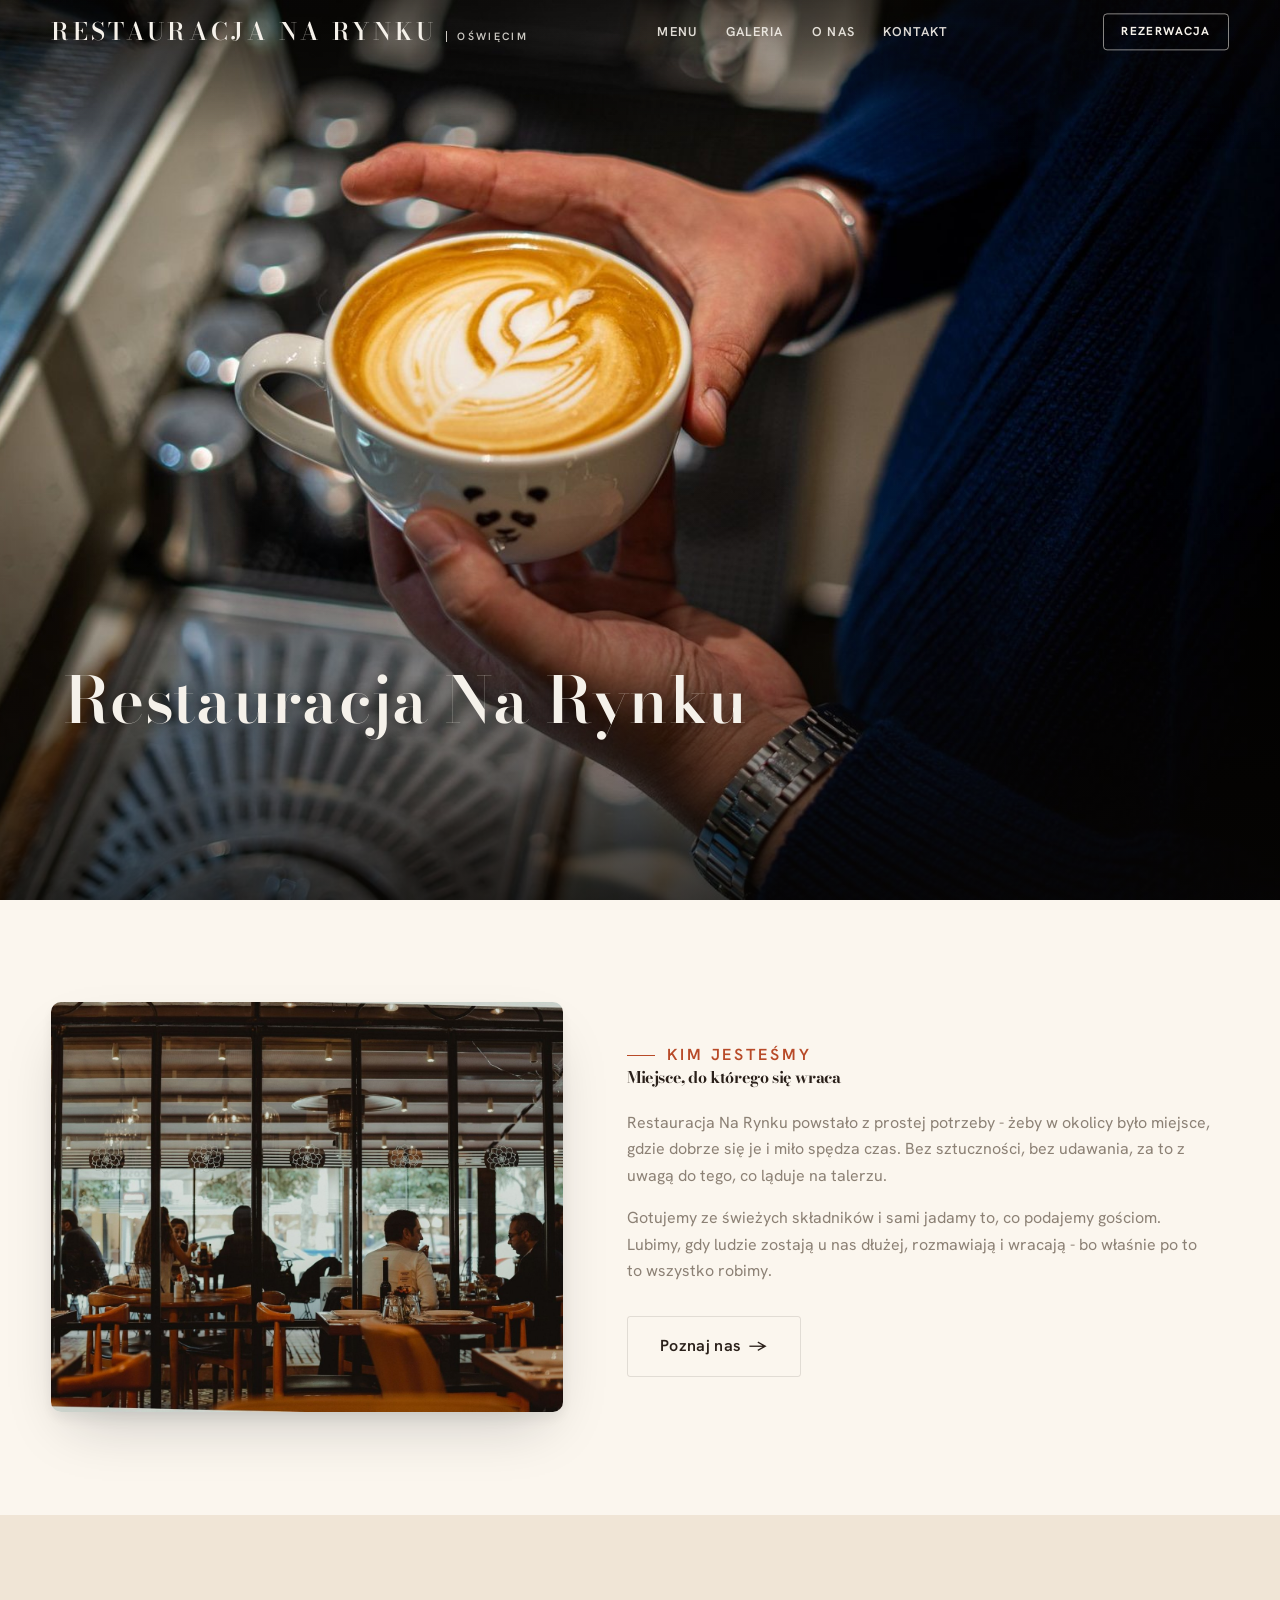
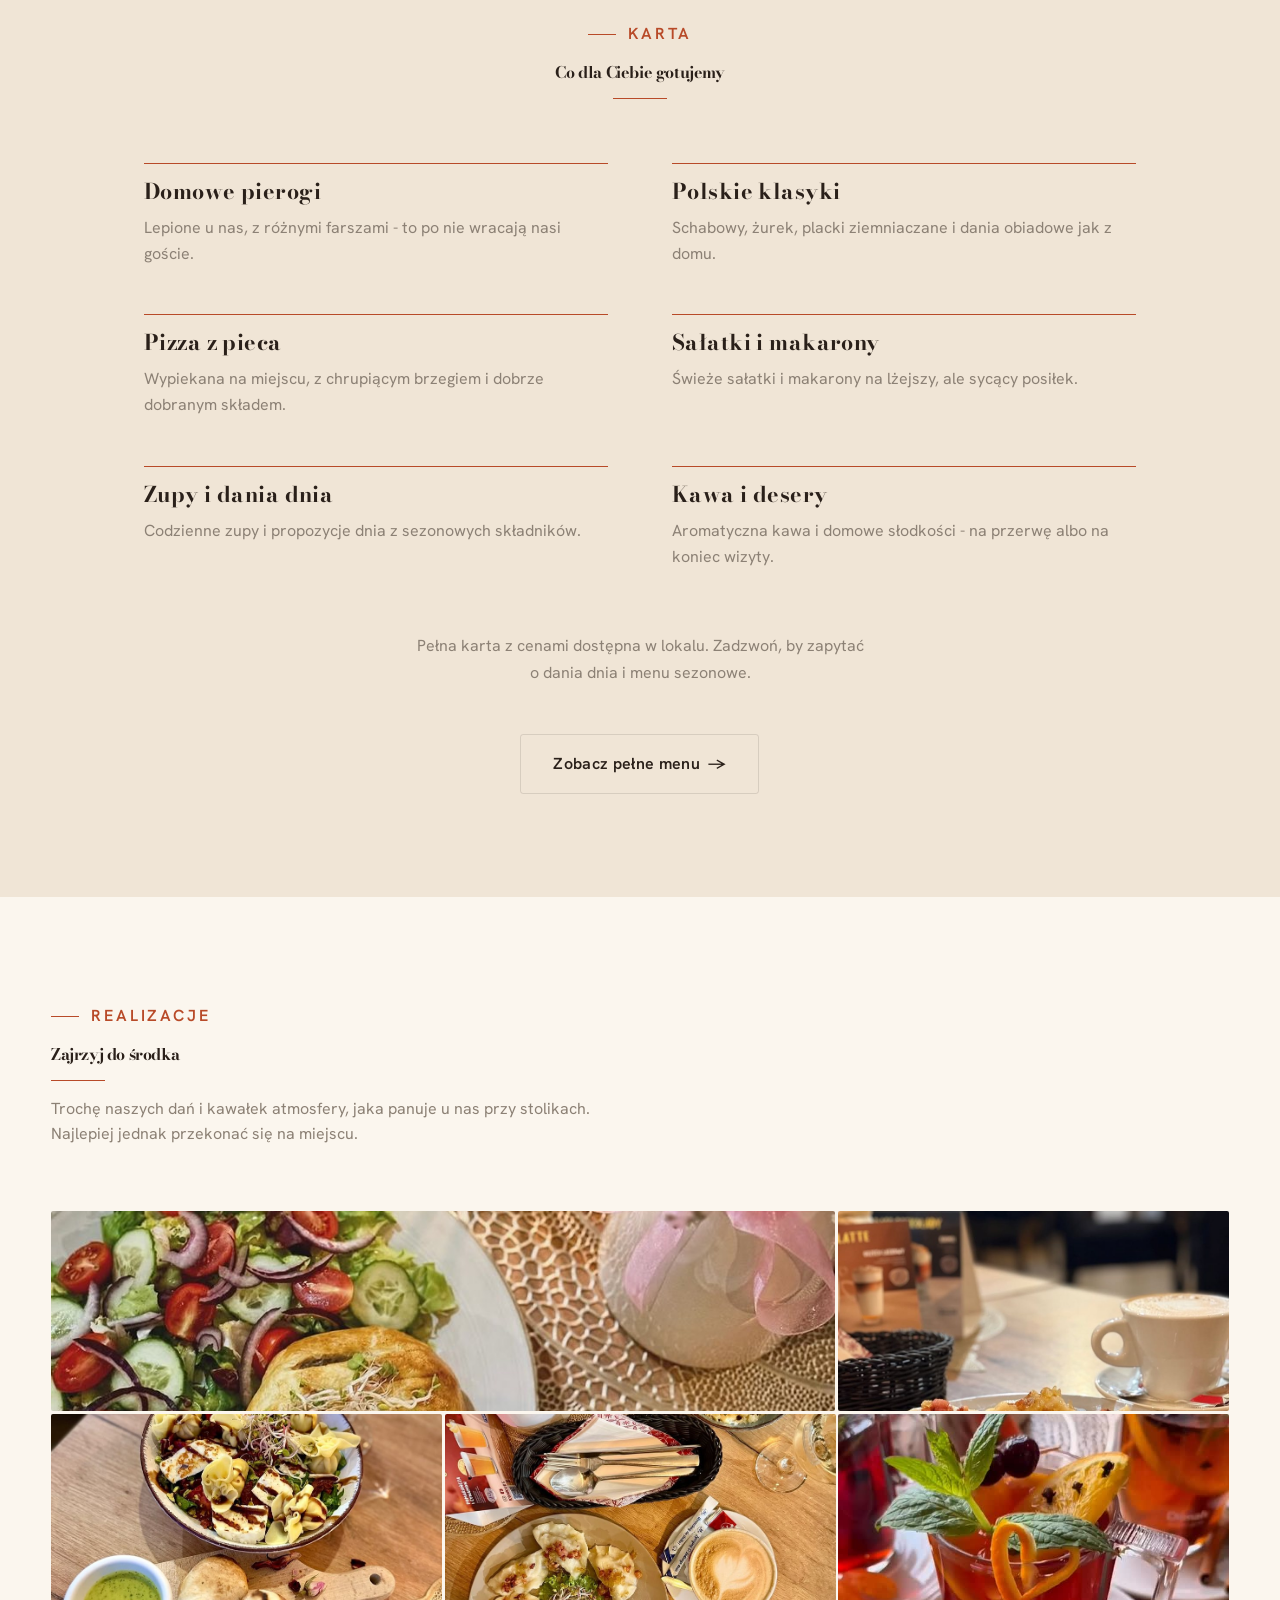
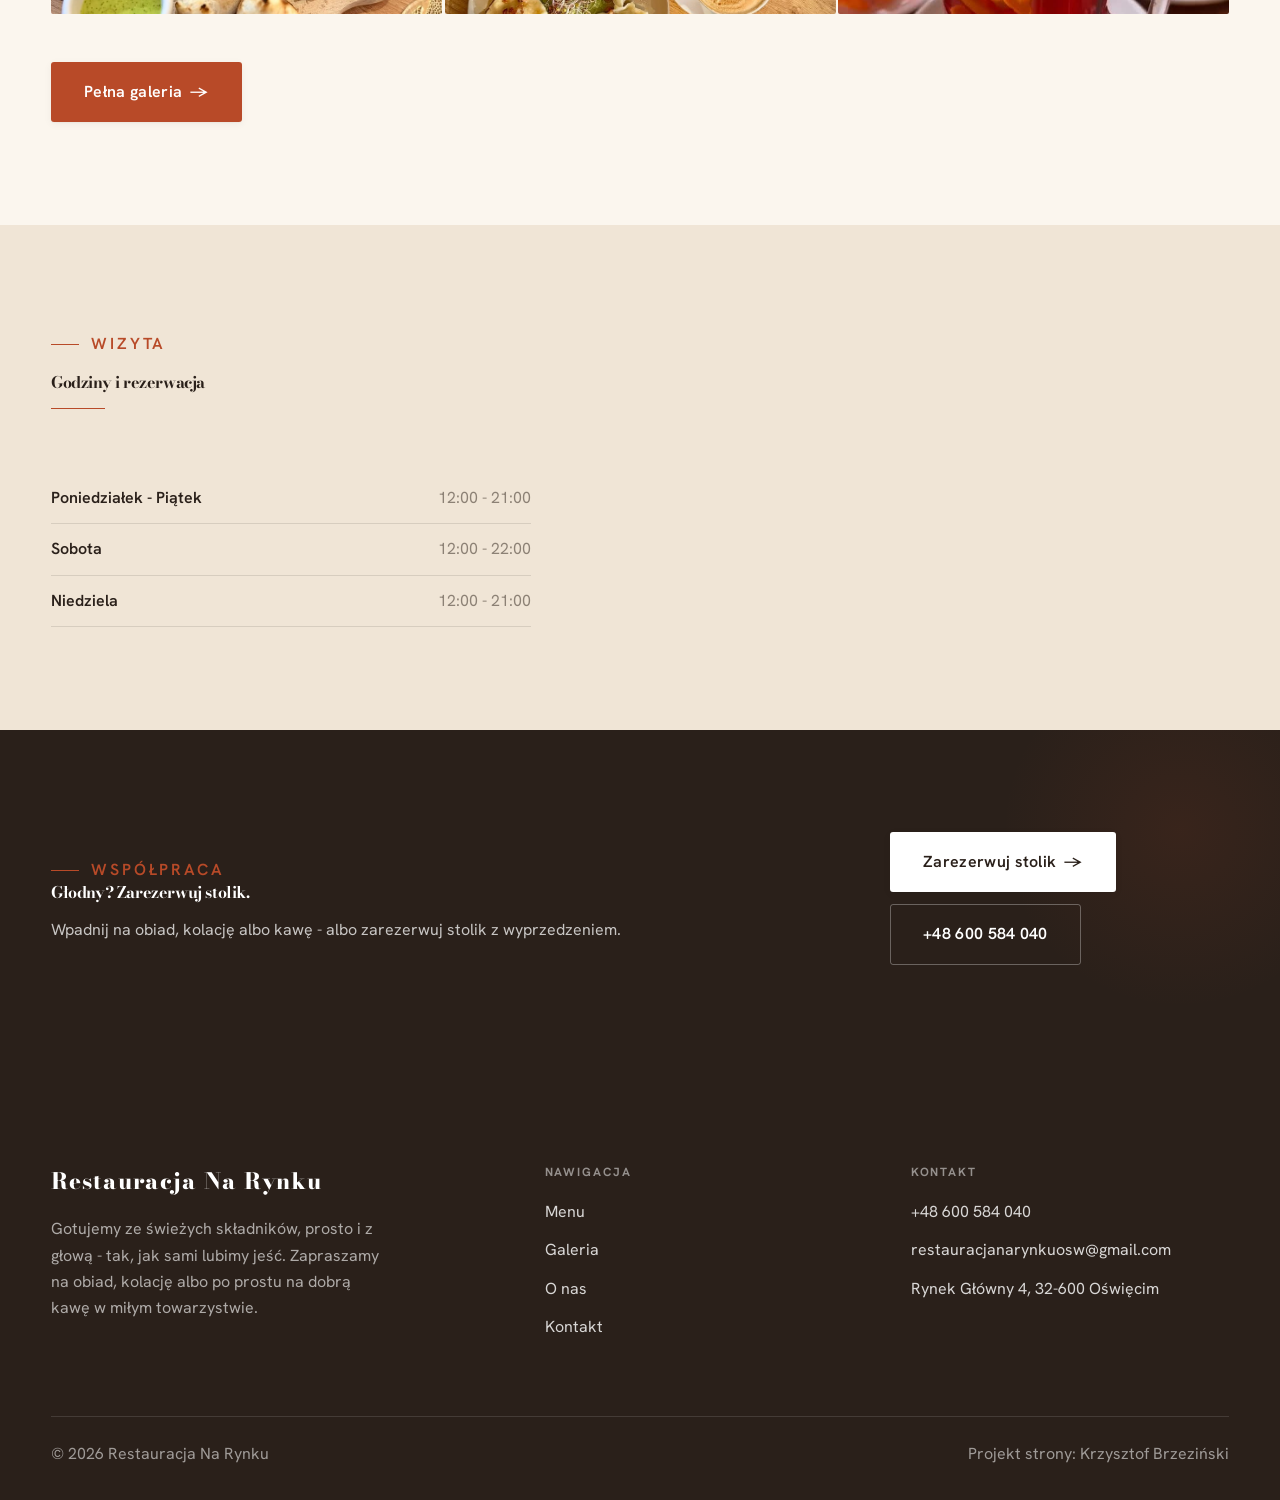
==== index.html @ d15b49ef "Demo: Restauracja Na Rynku (Oświęcim) - kuchnia polska & pizza" ====
<!DOCTYPE html>
<html lang="pl">
<head>
<meta charset="UTF-8">
<meta name="viewport" content="width=device-width, initial-scale=1.0">
<title>Restauracja Na Rynku - Restauracja · Oświęcim</title>
<meta name="description" content="Restauracja Na Rynku to miejsce, do którego się wraca - sezonowa kuchnia, dania z pieca, dobra kawa i ciepła atmosfera. Zarezerwuj stolik albo zajrzyj do menu.">
<link rel="preconnect" href="https://fonts.googleapis.com">
<link rel="preconnect" href="https://fonts.gstatic.com" crossorigin>
<link href="https://fonts.googleapis.com/css2?family=Bodoni+Moda:wght@500;600;700&family=Hanken+Grotesk:wght@400;500;600&display=swap" rel="stylesheet">
<link rel="stylesheet" href="assets/styles.css">
</head>
<body>

<header class="nav">
  <div class="wrap nav-inner">
    <a class="brand" href="index.html"><span class="name">Restauracja Na Rynku</span><span class="sub">Oświęcim</span></a>
    <nav class="nav-links">
      <a href="oferta.html">Menu</a>
      <a href="realizacje.html">Galeria</a>
      <a href="o-nas.html">O nas</a>
      <a href="kontakt.html">Kontakt</a>
      <a href="kontakt.html" class="btn btn-accent">Rezerwacja</a>
    </nav>
    <button class="nav-toggle" aria-label="Menu"><span></span><span></span><span></span></button>
  </div>
</header>

<section class="hero-gastro">
  <img class="hg-bg" src="img/g7.jpg" alt="Restauracja Na Rynku">
  <div class="hg-veil"></div>
  <p class="hg-tagline">Restauracja Na Rynku</p>
</section>
<section>
  <div class="wrap split">
    <div class="split-art reveal"><img src="img/g8.jpg" alt="Restauracja Na Rynku - realizacja" loading="lazy"></div>
    <div class="split-copy reveal">
      <span class="eyebrow">Kim jesteśmy</span>
      <h2>Miejsce, do którego się wraca</h2>
      <p class="muted">Restauracja Na Rynku powstało z prostej potrzeby - żeby w okolicy było miejsce, gdzie dobrze się je i miło spędza czas. Bez sztuczności, bez udawania, za to z uwagą do tego, co ląduje na talerzu.</p>
      <p class="muted">Gotujemy ze świeżych składników i sami jadamy to, co podajemy gościom. Lubimy, gdy ludzie zostają u nas dłużej, rozmawiają i wracają - bo właśnie po to to wszystko robimy.</p>
      <a href="o-nas.html" class="btn btn-ghost">Poznaj nas <span class="arr">→</span></a>
    </div>
  </div>
</section>
<section id="menu" class="menu-sec">
  <div class="wrap">
    <div class="head center reveal">
      <span class="eyebrow">Karta</span>
      <h2>Co dla Ciebie gotujemy</h2>
    </div>
    <div class="menu-cats">
      <div class="menu-cat reveal"><h3>Domowe pierogi</h3><p>Lepione u nas, z różnymi farszami - to po nie wracają nasi goście.</p></div>
      <div class="menu-cat reveal"><h3>Polskie klasyki</h3><p>Schabowy, żurek, placki ziemniaczane i dania obiadowe jak z domu.</p></div>
      <div class="menu-cat reveal"><h3>Pizza z pieca</h3><p>Wypiekana na miejscu, z chrupiącym brzegiem i dobrze dobranym składem.</p></div>
      <div class="menu-cat reveal"><h3>Sałatki i makarony</h3><p>Świeże sałatki i makarony na lżejszy, ale sycący posiłek.</p></div>
      <div class="menu-cat reveal"><h3>Zupy i dania dnia</h3><p>Codzienne zupy i propozycje dnia z sezonowych składników.</p></div>
      <div class="menu-cat reveal"><h3>Kawa i desery</h3><p>Aromatyczna kawa i domowe słodkości - na przerwę albo na koniec wizyty.</p></div>
    </div>
    <p class="menu-note">Pełna karta z cenami dostępna w lokalu. Zadzwoń, by zapytać o dania dnia i menu sezonowe.</p>
    <div style="text-align:center;margin-top:var(--space-7)" class="reveal"><a href="oferta.html" class="btn btn-ghost">Zobacz pełne menu <span class="arr">→</span></a></div>
  </div>
</section>
<section>
  <div class="wrap">
    <div class="head reveal">
      <span class="eyebrow">Realizacje</span>
      <h2>Zajrzyj do środka</h2>
      <p>Trochę naszych dań i kawałek atmosfery, jaka panuje u nas przy stolikach. Najlepiej jednak przekonać się na miejscu.</p>
    </div>
    <div class="gallery">
      <div class="tile t-two3 reveal"><img src="img/g1.jpg" alt="Domowe pierogi" loading="lazy"><div class="cap">Domowe pierogi</div></div>
      <div class="tile t-third reveal"><img src="img/g2.jpg" alt="Zapiekany camembert" loading="lazy"><div class="cap">Zapiekany camembert</div></div>
      <div class="tile t-third reveal"><img src="img/g3.jpg" alt="Świeże sałatki" loading="lazy"><div class="cap">Świeże sałatki</div></div>
      <div class="tile t-third reveal"><img src="img/g4.jpg" alt="Dania z pieca" loading="lazy"><div class="cap">Dania z pieca</div></div>
      <div class="tile t-third reveal"><img src="img/g5.jpg" alt="Lemoniady i napoje" loading="lazy"><div class="cap">Lemoniady i napoje</div></div>
    </div>
    <div style="margin-top:var(--space-7)" class="reveal"><a href="realizacje.html" class="btn btn-accent">Pełna galeria <span class="arr">→</span></a></div>
  </div>
</section>
<section class="trust">
  <div class="wrap">
    <div class="head reveal">
      <span class="eyebrow">Wizyta</span>
      <h2>Godziny i rezerwacja</h2>
    </div>
    <div class="godz reveal">
      <div class="godz-row"><b>Poniedziałek - Piątek</b><span>12:00 - 21:00</span></div>
      <div class="godz-row"><b>Sobota</b><span>12:00 - 22:00</span></div>
      <div class="godz-row"><b>Niedziela</b><span>12:00 - 21:00</span></div>
    </div>
  </div>
</section>
<section class="cta">
  <div class="wrap">
    <div class="reveal">
      <span class="eyebrow">Współpraca</span>
      <h2>Głodny? Zarezerwuj stolik.</h2>
      <p>Wpadnij na obiad, kolację albo kawę - albo zarezerwuj stolik z wyprzedzeniem.</p>
    </div>
    <div class="cta-actions reveal">
      <a href="kontakt.html" class="btn btn-light">Zarezerwuj stolik <span class="arr">→</span></a>
      <a href="tel:+48600584040" class="btn btn-ghost" style="color:#fff;border-color:rgba(255,255,255,.3)">+48 600 584 040</a>
    </div>
  </div>
</section>

<footer>
  <div class="wrap">
    <div class="foot-grid">
      <div class="foot-brand">
        <div class="name">Restauracja Na Rynku</div>
        <p>Gotujemy ze świeżych składników, prosto i z głową - tak, jak sami lubimy jeść. Zapraszamy na obiad, kolację albo po prostu na dobrą kawę w miłym towarzystwie.</p>
      </div>
      <div class="foot-col">
        <h4>Nawigacja</h4>
        <a href="oferta.html">Menu</a>
        <a href="realizacje.html">Galeria</a>
        <a href="o-nas.html">O nas</a>
        <a href="kontakt.html">Kontakt</a>
      </div>
      <div class="foot-col">
        <h4>Kontakt</h4>
        <a href="tel:+48600584040">+48 600 584 040</a>
        <a href="mailto:restauracjanarynkuosw@gmail.com">restauracjanarynkuosw@gmail.com</a>
        <p>Rynek Główny 4, 32-600 Oświęcim</p>
      </div>
    </div>
    <div class="foot-bot">
      <span>© 2026 Restauracja Na Rynku</span>
      <span>Projekt strony: Krzysztof Brzeziński</span>
    </div>
  </div>
</footer>
<div class="sticky-reserve"><a class="sr-book" href="kontakt.html">Zarezerwuj stolik</a><a class="sr-call" href="tel:+48600584040" aria-label="Zadzwoń"><svg class="ico-tel" width="16" height="16" viewBox="0 0 24 24" fill="none" aria-hidden="true"><path d="M6.6 10.8a15.5 15.5 0 0 0 6.6 6.6l2.2-2.2a1 1 0 0 1 1-.24 11.4 11.4 0 0 0 3.6.58 1 1 0 0 1 1 1V20a1 1 0 0 1-1 1A17 17 0 0 1 3 4a1 1 0 0 1 1-1h3.5a1 1 0 0 1 1 1c0 1.25.2 2.46.58 3.6a1 1 0 0 1-.25 1l-2.23 2.2Z" fill="currentColor"/></svg></a></div>

<script src="assets/main.js"></script>
</body>
</html>
---- assets/styles.css ----
/* ============================================================
   STOLBASZ — premium, architektoniczny B2B fit-out
   Jasna paleta, zero brązu. System wg premium-web-craft.
   Projekt strony: Krzysztof Brzeziński
   ============================================================ */

:root{
  /* PALETA — jasna, architektoniczna, chłodna */
  --paper:#FBF6EE;          /* główne tło */
  --paper-2:#F0E5D6;        /* sekcje alternatywne (chłodny jasny szary) */
  --paper-3:#F0E5D6;        /* delikatne wypełnienia */
  --ink:#2A201A;            /* tekst główny — chłodny grafit */
  --ink-soft:#4A3B2F;       /* nagłówki drugorzędne */
  --muted:#8C8175;          /* tekst poboczny */
  --line:rgba(42,32,26,.12);/* hairline */
  --accent:#B84A28;         /* stonowany petrol-slate — jedyny akcent */
  --accent-d:#97381C;
  --accent-soft:rgba(184,74,40,.10);
  --dark:#2A201A;           /* sekcje ciemne (stopka/CTA) */

  /* ODSTĘPY — skala 4/8 */
  --space-1:4px; --space-2:8px; --space-3:12px; --space-4:16px; --space-5:24px;
  --space-6:32px; --space-7:48px; --space-8:64px; --space-9:96px; --space-10:128px;

  /* TYPOGRAFIA — fluid clamp() */
  --text-sm:clamp(.82rem,.8rem+.1vw,.9rem);
  --text-base:clamp(1rem,.97rem+.15vw,1.1rem);
  --text-lg:clamp(1.12rem,1.05rem+.3vw,1.3rem);
  --text-h3:clamp(1.2rem,1.1rem+.5vw,1.5rem);
  --text-h2:clamp(1.9rem,1.5rem+1.9vw,2.8rem);
  --text-h1:clamp(2.6rem,1.9rem+3.6vw,4.6rem);

  /* PROMIENIE — architektoniczne, raczej ostre */
  --r-sm:3px; --r-md:6px; --r-lg:10px;

  /* RUCH */
  --ease:cubic-bezier(.25,.46,.45,.94); --dur:.24s;

  /* CIENIE — miękkie, warstwowe */
  --sh-sm:0 1px 2px rgba(16,24,32,.04), 0 2px 8px rgba(16,24,32,.05);
  --sh-md:0 2px 6px rgba(16,24,32,.05), 0 12px 28px -8px rgba(16,24,32,.12);
  --sh-lg:0 6px 14px rgba(16,24,32,.07), 0 26px 56px -18px rgba(16,24,32,.22);

  --hairline:1px solid var(--line);

  --font-display:'Bodoni Moda',serif;
  --font-body:'Hanken Grotesk',sans-serif;
}

*{box-sizing:border-box;margin:0;padding:0}
html{scroll-behavior:smooth}
body{
  font-family:var(--font-body);
  font-size:var(--text-base);
  line-height:1.65;
  color:var(--ink);
  background:var(--paper);
  -webkit-font-smoothing:antialiased;
  text-rendering:optimizeLegibility;
}
img{max-width:100%;display:block}
a{color:inherit;text-decoration:none}

.wrap{width:min(92%,1180px);margin-inline:auto}
section{padding-block:clamp(52px,6.5vw,96px)}

h1,h2,h3{font-family:var(--font-display);font-weight:700;line-height:1.08;letter-spacing:-.02em;color:var(--ink)}
h1{font-size:var(--text-h1);letter-spacing:-.035em}
h2{font-size:var(--text-h2);letter-spacing:-.025em}
h3{font-size:var(--text-h3)}
p{max-width:65ch}

.eyebrow{
  font-family:var(--font-body);
  font-size:var(--text-sm);
  font-weight:600;
  letter-spacing:.18em;
  text-transform:uppercase;
  color:var(--accent);
  display:inline-flex;align-items:center;gap:var(--space-3);
}
.eyebrow::before{content:"";width:28px;height:1px;background:var(--accent);display:inline-block}

.muted{color:var(--muted)}
.lead{font-size:var(--text-lg);line-height:1.55;color:var(--ink-soft);max-width:50ch}

/* ---------- BUTTONS ---------- */
.btn{
  display:inline-flex;align-items:center;gap:var(--space-2);
  font-weight:600;font-size:var(--text-sm);letter-spacing:.02em;
  padding:var(--space-4) var(--space-6);
  border-radius:var(--r-sm);
  transition:transform var(--dur) var(--ease),box-shadow var(--dur) var(--ease),background var(--dur) var(--ease);
  cursor:pointer;border:1px solid transparent;
}
.btn-accent{background:var(--accent);color:#fff;box-shadow:var(--sh-sm)}
.btn-accent:hover{background:var(--accent-d);transform:translateY(-2px);box-shadow:var(--sh-md)}
.btn-accent:active{transform:translateY(0);box-shadow:var(--sh-sm)}
.btn-ghost{background:transparent;color:var(--ink);border-color:var(--line)}
.btn-ghost:hover{border-color:var(--accent);color:var(--accent);transform:translateY(-2px)}
.btn-light{background:#fff;color:var(--ink);box-shadow:var(--sh-sm)}
.btn-light:hover{transform:translateY(-2px);box-shadow:var(--sh-md)}
.btn .arr{transition:transform var(--dur) var(--ease)}
.btn:hover .arr{transform:translateX(4px)}

/* ---------- NAV ---------- */
.nav{
  position:sticky;top:0;z-index:50;
  background:color-mix(in srgb,var(--paper) 88%,transparent);
  backdrop-filter:saturate(140%) blur(10px);
  border-bottom:var(--hairline);
}
.nav-inner{display:flex;align-items:center;justify-content:space-between;height:72px}
.brand{display:flex;flex-direction:column;line-height:1}
.brand .name{font-family:var(--font-display);font-weight:800;font-size:1.35rem;letter-spacing:.04em}
.brand .sub{font-size:.62rem;letter-spacing:.34em;text-transform:uppercase;color:var(--muted);margin-top:5px}
.nav-links{display:flex;align-items:center;gap:var(--space-6)}
.nav-links a{font-size:var(--text-sm);font-weight:500;color:var(--ink-soft);position:relative;padding-block:4px;transition:color var(--dur) var(--ease)}
.nav-links a::after{content:"";position:absolute;left:0;bottom:0;width:0;height:1.5px;background:var(--accent);transition:width var(--dur) var(--ease)}
.nav-links a:hover,.nav-links a.active{color:var(--ink)}
.nav-links a:hover::after,.nav-links a.active::after{width:100%}
.nav-links .btn{padding:var(--space-2) var(--space-5)}
/* przyciski w nav: właściwy kolor (przebij .nav-links a) + bez podkreślenia */
.nav-links a.btn-accent{color:#fff}
.nav-links a.btn-ghost,.nav-links a.btn-light{color:var(--ink)}
.nav-links a.btn::after{display:none}
.nav-toggle{display:none;background:none;border:none;cursor:pointer;flex-direction:column;gap:5px;padding:8px}
.nav-toggle span{width:24px;height:2px;background:var(--ink);transition:var(--dur)}

/* ---------- HERO (split) ---------- */
.hero{position:relative;overflow:hidden;border-bottom:var(--hairline)}
.hero-grid{display:grid;grid-template-columns:1.05fr .95fr;gap:clamp(24px,4vw,60px);align-items:center;
  padding-block:clamp(36px,4.5vw,64px)}
.hero-copy .eyebrow{margin-bottom:var(--space-5)}
.hero-copy h1{margin-bottom:var(--space-5)}
.hero-copy .lead{margin-bottom:var(--space-7)}
.hero-actions{display:flex;flex-wrap:wrap;gap:var(--space-4)}
.hero-art{position:relative;aspect-ratio:4/3;border-radius:var(--r-lg);overflow:hidden;box-shadow:var(--sh-lg)}
.hero-art img{width:100%;height:100%;object-fit:cover}
.hero-art::after{content:"";position:absolute;inset:0;background:linear-gradient(180deg,transparent 55%,rgba(18,24,28,.28))}
.hero-badge{position:absolute;left:var(--space-5);bottom:var(--space-5);z-index:2;
  background:rgba(252,252,251,.94);backdrop-filter:blur(4px);
  border-radius:var(--r-md);padding:var(--space-4) var(--space-5);box-shadow:var(--sh-md);max-width:78%}
.hero-badge strong{display:block;font-family:var(--font-display);font-size:1rem;letter-spacing:-.01em}
.hero-badge span{font-size:var(--text-sm);color:var(--muted)}

/* ---------- HERO duży / kinowy (strona główna) ---------- */
.hero-cine{position:relative;min-height:clamp(560px,82vh,840px);min-height:clamp(560px,82svh,840px);display:flex;align-items:center;overflow:hidden;border-bottom:var(--hairline)}
.hero-cine>img{position:absolute;inset:0;width:100%;height:100%;object-fit:cover;z-index:0}
.hero-cine::after{content:"";position:absolute;inset:0;z-index:1;
  background:linear-gradient(95deg,rgba(13,18,23,.86) 0%,rgba(13,18,23,.64) 32%,rgba(13,18,23,.24) 62%,rgba(13,18,23,.04) 100%)}
.hero-cine .wrap{position:relative;z-index:2;padding-block:var(--space-8)}
.hero-cine .hero-copy{max-width:660px}
.hero-cine .eyebrow{color:#fff;margin-bottom:var(--space-5)}
.hero-cine .eyebrow::before{background:#fff}
.hero-cine h1{color:#fff;margin-bottom:var(--space-5);font-size:clamp(2.9rem,2rem+4.4vw,5.2rem)}
.hero-cine .lead{color:rgba(255,255,255,.92);max-width:48ch;margin-bottom:var(--space-7)}
.hero-cine .hero-actions{display:flex;flex-wrap:wrap;gap:var(--space-4)}
@media(max-width:680px){
  .hero-cine{min-height:clamp(520px,76vh,640px);min-height:clamp(520px,76svh,640px);align-items:flex-end}
  .hero-cine::after{background:linear-gradient(0deg,rgba(13,18,23,.9) 6%,rgba(13,18,23,.45) 55%,rgba(13,18,23,.25) 100%)}
  .hero-cine .wrap{padding-bottom:var(--space-9)}
}

/* full-bleed hero variant (podstrony) */
.pagehead{position:relative;min-height:46vh;min-height:46svh;display:flex;align-items:flex-end;overflow:hidden;border-bottom:var(--hairline)}
.pagehead img{position:absolute;inset:0;width:100%;height:100%;object-fit:cover}
.pagehead::after{content:"";position:absolute;inset:0;background:linear-gradient(180deg,rgba(18,24,28,.25),rgba(18,24,28,.62))}
.pagehead .wrap{position:relative;z-index:2;padding-block:var(--space-9);color:#fff}
.pagehead h1{color:#fff;max-width:18ch}
.pagehead .eyebrow{color:#fff}
.pagehead .eyebrow::before{background:#fff}
.pagehead p{color:rgba(255,255,255,.86);margin-top:var(--space-4);max-width:54ch}

/* ---------- STRIP (pasek skrótów / liczby) ---------- */
.strip{background:var(--dark);color:#fff}
.strip .wrap{display:grid;grid-template-columns:repeat(4,1fr);gap:var(--space-6);padding-block:var(--space-8)}
.strip .item .k{font-family:var(--font-display);font-size:clamp(1.6rem,1.2rem+1.4vw,2.4rem);font-weight:800;letter-spacing:-.02em;color:#fff}
.strip .item .v{font-size:var(--text-sm);color:rgba(255,255,255,.66);margin-top:var(--space-2);line-height:1.45}
.strip .item{border-left:2px solid var(--accent);padding-left:var(--space-5)}

/* ---------- SECTION HEAD ---------- */
.head{max-width:48rem;margin-bottom:var(--space-8)}
.head.center{margin-inline:auto;text-align:center}
.head .eyebrow{margin-bottom:var(--space-4)}
.head h2{margin-bottom:var(--space-4)}
.head p{color:var(--muted);font-size:var(--text-lg);line-height:1.55}
.head.center p{margin-inline:auto}

/* ---------- INTRO SPLIT ---------- */
.split{display:grid;grid-template-columns:.92fr 1.08fr;gap:clamp(28px,5vw,80px);align-items:center}
.split.rev{grid-template-columns:1.08fr .92fr}
.split.rev .split-art{order:-1}
.split-art{position:relative;aspect-ratio:5/4;border-radius:var(--r-lg);overflow:hidden;box-shadow:var(--sh-lg)}
.split-art img{width:100%;height:100%;object-fit:cover}
.split-copy h2{margin-bottom:var(--space-5)}
.split-copy p+p{margin-top:var(--space-4)}
.split-copy .btn{margin-top:var(--space-6)}

/* ---------- SERVICES (zakres) ---------- */
.svc-grid{display:grid;grid-template-columns:repeat(auto-fit,minmax(280px,1fr));gap:var(--space-5)}
.svc{background:#fff;border:var(--hairline);border-radius:var(--r-md);padding:var(--space-7) var(--space-6);
  transition:transform var(--dur) var(--ease),box-shadow var(--dur) var(--ease),border-color var(--dur) var(--ease);
  position:relative;overflow:hidden}
.svc::before{content:"";position:absolute;left:0;top:0;width:3px;height:0;background:var(--accent);transition:height var(--dur) var(--ease)}
.svc:hover{transform:translateY(-4px);box-shadow:var(--sh-md);border-color:transparent}
.svc:hover::before{height:100%}
.svc .ic{font-family:var(--font-display);font-size:.8rem;font-weight:700;letter-spacing:.12em;color:var(--accent);margin-bottom:var(--space-4)}
.svc h3{margin-bottom:var(--space-3);font-size:1.22rem}
.svc p{color:var(--muted);font-size:var(--text-base);line-height:1.6}

/* big detailed service rows */
.svc-row{display:grid;grid-template-columns:.8fr 1.2fr;gap:clamp(20px,4vw,60px);align-items:center;padding-block:var(--space-8)}
.svc-row+.svc-row{border-top:var(--hairline)}
.svc-row.rev{grid-template-columns:1.2fr .8fr}
.svc-row.rev .svc-row-art{order:-1}
.svc-row-art{aspect-ratio:4/3;border-radius:var(--r-md);overflow:hidden;box-shadow:var(--sh-md)}
.svc-row-art img{width:100%;height:100%;object-fit:cover}
.svc-row h3{font-size:1.5rem;margin-bottom:var(--space-4)}
.svc-row .num{font-family:var(--font-display);font-size:.85rem;font-weight:700;letter-spacing:.14em;color:var(--accent);display:block;margin-bottom:var(--space-3)}
.svc-row ul{list-style:none;margin-top:var(--space-4);display:flex;flex-direction:column;gap:var(--space-2)}
.svc-row li{position:relative;padding-left:var(--space-5);color:var(--muted);font-size:var(--text-base)}
.svc-row li::before{content:"";position:absolute;left:0;top:.62em;width:8px;height:1px;background:var(--accent)}

/* ---------- GALLERY (realizacje) ---------- */
.gallery{display:grid;grid-template-columns:repeat(12,1fr);gap:var(--space-4);grid-auto-rows:200px}
/* GALERIA MASONRY — pionowe zdjęcia (portrety beauty/wellness) bez przycinania: kolumny, height auto */
.gallery-masonry{column-count:3;column-gap:var(--space-4)}
@media(max-width:900px){.gallery-masonry{column-count:2}}
@media(max-width:560px){.gallery-masonry{column-count:1}}
.gallery-masonry .m-tile{break-inside:avoid;margin:0 0 var(--space-4);padding:0;position:relative;overflow:hidden;border-radius:var(--r-md);border:1px solid var(--line)}
.gallery-masonry .m-tile img{width:100%;height:auto;display:block}
.gallery-masonry .m-tile .cap{position:absolute;left:0;right:0;bottom:0;padding:var(--space-4);color:#fff;background:linear-gradient(0deg,rgba(0,0,0,.55),transparent);font-size:var(--text-sm)}
.tile{position:relative;overflow:hidden;border-radius:var(--r-md);box-shadow:var(--sh-sm);
  transition:transform var(--dur) var(--ease),box-shadow var(--dur) var(--ease)}
.tile img{width:100%;height:100%;object-fit:cover;transition:transform .6s var(--ease)}
.tile:hover{box-shadow:var(--sh-md)}
.tile:hover img{transform:scale(1.05)}
.tile .cap{position:absolute;left:0;right:0;bottom:0;padding:var(--space-5) var(--space-4) var(--space-4);
  background:linear-gradient(transparent,rgba(18,24,28,.78));color:#fff;
  font-size:var(--text-sm);font-weight:600;letter-spacing:.01em;
  opacity:0;transform:translateY(8px);transition:var(--dur) var(--ease)}
.tile:hover .cap{opacity:1;transform:translateY(0)}
.tile .cap small{display:block;font-weight:400;opacity:.78;letter-spacing:.04em;text-transform:uppercase;font-size:.66rem;margin-top:3px}
/* bento spans */
.t-wide{grid-column:span 6}
.t-tall{grid-column:span 6;grid-row:span 2}
.t-std{grid-column:span 6}
.t-third{grid-column:span 4}
.t-two3{grid-column:span 8}

/* ---------- TRUST / WIARYGODNOŚĆ ---------- */
.trust{background:var(--paper-2)}
.trust-grid{display:grid;grid-template-columns:repeat(auto-fit,minmax(240px,1fr));gap:var(--space-5);margin-top:var(--space-7)}
.trust-card{background:#fff;border-radius:var(--r-md);padding:var(--space-7) var(--space-6);box-shadow:var(--sh-sm);border-top:3px solid var(--accent)}
.trust-card .big{font-family:var(--font-display);font-size:clamp(1.8rem,1.3rem+1.6vw,2.6rem);font-weight:800;letter-spacing:-.02em;color:var(--ink);line-height:1}
.trust-card h3{font-size:1.12rem;margin:var(--space-3) 0 var(--space-2)}
.trust-card p{color:var(--muted);font-size:var(--text-base);line-height:1.55}

/* ---------- CTA band ---------- */
.cta{background:var(--dark);color:#fff;position:relative;overflow:hidden}
.cta .wrap{display:grid;grid-template-columns:1.4fr .6fr;gap:var(--space-7);align-items:center;position:relative;z-index:2}
.cta h2{color:#fff;max-width:20ch}
.cta p{color:rgba(255,255,255,.74);margin-top:var(--space-4)}
.cta-actions{display:flex;flex-direction:column;gap:var(--space-3);align-items:flex-start}
.cta::before{content:"";position:absolute;right:-80px;top:-80px;width:360px;height:360px;border-radius:50%;
  background:radial-gradient(circle,var(--accent-soft),transparent 70%)}

/* ---------- CONTACT ---------- */
.contact-grid{display:grid;grid-template-columns:.85fr 1.15fr;gap:clamp(28px,4vw,56px);align-items:start}
.info-list{display:flex;flex-direction:column;gap:var(--space-2)}
.info-row{display:flex;gap:var(--space-4);align-items:flex-start;padding-block:var(--space-4);border-bottom:var(--hairline)}
.info-row .ic{flex:none;width:42px;height:42px;display:grid;place-items:center;border-radius:50%;
  background:var(--accent-soft);color:var(--accent);font-size:1.05rem}
.info-row .lbl{font-size:.72rem;letter-spacing:.14em;text-transform:uppercase;color:var(--muted)}
.info-row .val{font-weight:600;font-size:var(--text-base);margin-top:2px}
.info-row a.val:hover{color:var(--accent)}
.map{border:none;border-radius:var(--r-lg);box-shadow:var(--sh-md);width:100%;height:100%;min-height:380px;filter:grayscale(.2) contrast(1.02)}
.form{background:#fff;border:var(--hairline);border-radius:var(--r-lg);padding:clamp(24px,3vw,40px);box-shadow:var(--sh-sm)}
.form .fld{margin-bottom:var(--space-5)}
.form label{display:block;font-size:var(--text-sm);font-weight:600;margin-bottom:var(--space-2)}
.form input,.form textarea{width:100%;font-family:inherit;font-size:var(--text-base);color:var(--ink);
  padding:var(--space-4);border:var(--hairline);border-radius:var(--r-sm);background:var(--paper);transition:border-color var(--dur)}
.form input:focus,.form textarea:focus{outline:none;border-color:var(--accent);background:#fff}
.form textarea{resize:vertical;min-height:120px}
.form .note{font-size:var(--text-sm);color:var(--muted);margin-top:var(--space-3)}

/* ---------- FOOTER ---------- */
footer{background:var(--dark);color:#fff;padding-block:var(--space-9) var(--space-6)}
.foot-grid{display:grid;grid-template-columns:1.4fr 1fr 1fr;gap:var(--space-7);margin-bottom:var(--space-8)}
.foot-brand .name{font-family:var(--font-display);font-weight:800;font-size:1.4rem;letter-spacing:.04em}
.foot-brand p{color:rgba(255,255,255,.62);margin-top:var(--space-4);font-size:var(--text-base);max-width:38ch}
.foot-col h4{font-size:.74rem;letter-spacing:.16em;text-transform:uppercase;color:rgba(255,255,255,.5);margin-bottom:var(--space-4)}
.foot-col a,.foot-col p{display:block;color:rgba(255,255,255,.82);font-size:var(--text-base);margin-bottom:var(--space-3)}
.foot-col a:hover{color:#fff}
.foot-bot{border-top:1px solid rgba(255,255,255,.12);padding-top:var(--space-5);display:flex;justify-content:space-between;flex-wrap:wrap;gap:var(--space-3);
  font-size:var(--text-sm);color:rgba(255,255,255,.55)}
.foot-bot a:hover{color:#fff}

/* ---------- REVEAL ---------- */
.reveal{opacity:0;transform:translateY(22px);transition:opacity .6s var(--ease),transform .6s var(--ease)}
.reveal.in{opacity:1;transform:none}

/* ---------- RESPONSIVE ---------- */
@media(max-width:920px){
  .hero-grid,.split,.split.rev,.svc-row,.svc-row.rev,.cta .wrap,.contact-grid,.foot-grid{grid-template-columns:1fr}
  .split.rev .split-art,.svc-row.rev .svc-row-art{order:0}
  .hero-art{aspect-ratio:16/10;max-height:420px}
  .strip .wrap{grid-template-columns:repeat(2,1fr);gap:var(--space-7)}
  .gallery{grid-auto-rows:180px}
  .t-wide,.t-tall,.t-std,.t-third,.t-two3{grid-column:span 6}
  .t-tall{grid-row:span 1}
  .cta-actions{flex-direction:row;flex-wrap:wrap}
  .foot-grid{gap:var(--space-6)}
}
@media(max-width:680px){
  .nav-links{position:fixed;inset:72px 0 auto 0;background:var(--paper);flex-direction:column;align-items:stretch;
    gap:0;padding:var(--space-4) 6%;border-bottom:var(--hairline);box-shadow:var(--sh-md);
    transform:translateY(-120%);transition:transform var(--dur) var(--ease)}
  .nav-links.open{transform:translateY(0)}
  .nav-links a{padding-block:var(--space-4);border-bottom:var(--hairline)}
  .nav-links .btn{margin-top:var(--space-3);justify-content:center}
  .nav-toggle{display:flex}
  .strip .wrap{grid-template-columns:1fr}
  .gallery{grid-template-columns:repeat(6,1fr)}
  .foot-grid{grid-template-columns:1fr}
}
@media(prefers-reduced-motion:reduce){
  *{animation-duration:.01ms!important;transition:none!important}
  .reveal{opacity:1!important;transform:none!important}
  html{scroll-behavior:auto}
}

/* ============================================================
   PREMIUM LAYER — destylat deep-researchu branż (anty-AI, spokój).
   Zmienne STOLBASZ (--accent/--ink/--paper/--line/--dark). Ruch ledwo
   zauważalny, krzywa cubic-bezier(.16,.84,.44,1); prefers-reduced-motion
   pokryte blanketem wyżej. Karty hairline zamiast cieni = #1 sygnał „nie-AI".
   ============================================================ */

/* więcej oddechu między sekcjami (liderzy: 110-130px) */
section{padding-block:clamp(64px,8vw,128px)}

/* 1) Aksamitny reveal — dłuższa, miękka krzywa zamiast „skoku" */
.reveal{transition:opacity .9s cubic-bezier(.16,.84,.44,1),transform .9s cubic-bezier(.16,.84,.44,1);will-change:opacity,transform}
/* stagger TYLKO w galerii (tam pozycja = porządek dzieci) */
.gallery .reveal:nth-child(2){transition-delay:.07s}
.gallery .reveal:nth-child(3){transition-delay:.14s}
.gallery .reveal:nth-child(4){transition-delay:.21s}
.gallery .reveal:nth-child(5){transition-delay:.28s}
.gallery .reveal:nth-child(6){transition-delay:.35s}

/* 2) Hero STATYCZNY na .hero-cine — Ken Burns CAŁKIEM WYŁĄCZONY 26.06 (3. zgłoszenie Szymona).
   GENEZA: animowanie scale na <img> hero z teksturami (cegły/framugi) re-samplinguje obraz
   klatka po klatce → na części ekranów drobne drganie/shimmer = „heroshot się trzęsie".
   translateY usunięto wcześniej, scale-only + will-change/GPU NIE wystarczyły do GWARANCJI gładkości.
   Krzysztof zażądał pewności („make sure, że błąd się nie pojawi") > efekt. Zero animacji = 0% drgania.
   Delikatny zoom zostaje TYLKO w pełnoekranowych hero gastro/studio (hg-bg/hs-bg — tło, inny
   mechanizm, chwalone, nigdy nie zgłaszane). NIE wracać do KB na .hero-cine bez realnego testu
   na sprzęcie klienta — to ryzyko regresji „trzęsienia”. */
/* BEZPIECZNY "wow" na hero = jednorazowy FADE-IN (opacity), nie zoom.
   opacity nie dotyka bitmapy → gładkie na KAŻDYM zdjęciu/ekranie/GPU, zero ryzyka migotania.
   Geometryczny ruch (scale/translate) na .hero-cine jest ZAKAZANY (bramka pilnuje). */
@keyframes heroFade{from{opacity:0}to{opacity:1}}
.hero-cine>img{transform:none;animation:heroFade 1.1s ease-out both}

/* 3) Akcentowy hairline pod nagłówkiem sekcji, który „rysuje się" przy wejściu */
.head h2{position:relative;padding-bottom:18px}
.head h2::after{content:"";position:absolute;left:0;bottom:0;height:1px;width:0;background:var(--accent);transition:width 1s cubic-bezier(.16,.84,.44,1) .15s}
.head.center h2::after{left:50%;transform:translateX(-50%)}
.head.reveal.in h2::after,.head.center.reveal.in h2::after{width:54px}

/* 4) Karty HAIRLINE zamiast cieni/zaokrągleń (najmocniejszy anty-AI detal) */
.svc{background:transparent;border:1px solid var(--line);border-radius:var(--r-sm);box-shadow:none}
.svc:hover{box-shadow:none;border-color:var(--accent);transform:translateY(-3px)}
.trust-card{background:transparent;box-shadow:none;border:1px solid var(--line);border-top:2px solid var(--accent);border-radius:var(--r-sm)}
.tile{box-shadow:none;border-radius:var(--r-sm)}
.tile:hover{box-shadow:none}

/* 5) Sticky-nav kondensuje się po przewinięciu (sygnał dopracowania) */
.nav{transition:box-shadow .4s ease,background .4s ease}
.nav.is-stuck{box-shadow:0 1px 0 var(--line),0 14px 30px -24px rgba(0,0,0,.45)}
.nav-inner{transition:height .35s var(--ease)}
.nav.is-stuck .nav-inner{height:60px}

/* 6) MANIFESTO — pełnoekranowy cytat-bohater (zastępuje generyczne „Dlaczego my") */
.manifesto{background:var(--paper-2);text-align:center}
.manifesto .wrap{max-width:60rem}
.manifesto p{font-family:var(--font-display);font-style:italic;font-size:clamp(1.6rem,1rem+2.4vw,2.8rem);line-height:1.32;color:var(--ink-soft);margin-inline:auto;max-width:26ch;position:relative;padding-top:var(--space-8)}
.manifesto p::before{content:"";position:absolute;top:0;left:50%;transform:translateX(-50%);width:54px;height:1px;background:var(--accent)}
.manifesto p span{color:var(--accent);font-style:italic}

/* 7) GATEWAYS — 3 duże bramy-zdjęcia (zamiast paska menu usług) */
.gateways{display:grid;grid-template-columns:repeat(3,1fr);gap:var(--space-4)}
.gateway{position:relative;aspect-ratio:3/4;overflow:hidden;border-radius:var(--r-sm);display:block}
.gateway img{width:100%;height:100%;object-fit:cover;transition:transform .8s var(--ease),filter .5s var(--ease)}
.gateway::after{content:"";position:absolute;inset:0;background:linear-gradient(180deg,transparent 38%,rgba(18,24,28,.74))}
.gateway:hover img{transform:scale(1.05);filter:brightness(1.05)}
.gateway .g-ttl{position:absolute;left:0;right:0;bottom:0;z-index:2;padding:var(--space-6) var(--space-5);color:#fff;font-family:var(--font-display);font-size:1.45rem;letter-spacing:-.01em;line-height:1.15}
.gateway .g-ttl small{display:block;font-family:var(--font-body);font-size:var(--text-sm);font-weight:400;opacity:.82;letter-spacing:.03em;margin-top:5px}
@media(max-width:760px){.gateways{grid-template-columns:1fr}.gateway{aspect-ratio:16/10}}

/* 8) LOGO klienta w nagłówku (gdy podane --logo) */
.brand-logo{height:40px;width:auto;max-width:220px;object-fit:contain;display:block}
.nav.is-stuck .brand-logo{height:34px}
@media(max-width:680px){.brand-logo{height:32px}}

/* === rodzina: gastro === */
/* ============================================================
   RODZINA: GASTRO (restauracja / kawiarnia / bar / pizzeria)
   Doklejane NA WIERZCH base.css. Dziedziczy paletę/fonty skórki gastro (Bodoni Moda + terakota).
   Filozofia: APETYT + REZERWACJA STOLIKA (nie zaufanie/wycena jak u fachowca).
   Menu = kategorie BEZ zmyślonych dań/cen (uczciwość); godziny tylko z reconu.
   ============================================================ */

/* --- Galeria atmosfery: gutterless, ostre rogi (food/wnętrze, nie "dokumentacja") --- */
.gallery{gap:3px}
.tile{border-radius:2px;box-shadow:none}
.tile:hover{box-shadow:none}

/* --- MENU: kategorie (nazwa serif + opis, hairline) - BEZ wymyslonych dań i cen --- */
.menu-sec{background:var(--paper-2)}
.menu-cats{display:grid;grid-template-columns:repeat(2,1fr);gap:var(--space-7) var(--space-8);max-width:62rem;margin:0 auto}
.menu-cat{border-top:1px solid var(--accent);padding-top:var(--space-4)}
.menu-cat h3{font-family:var(--font-display);font-size:1.35rem;letter-spacing:.02em;margin-bottom:var(--space-3)}
.menu-cat p{color:var(--muted);font-size:var(--text-base);line-height:1.6}
.menu-note{text-align:center;color:var(--muted);font-size:var(--text-sm);margin-top:var(--space-8);max-width:50ch;margin-inline:auto}
@media(max-width:760px){.menu-cats{grid-template-columns:1fr;gap:var(--space-6)}}

/* --- KARTA GODZIN (renderowana tylko z realnych danych) --- */
.godz{max-width:30rem}
.godz-row{display:flex;justify-content:space-between;gap:var(--space-5);border-bottom:1px solid var(--line);padding-block:var(--space-3)}
.godz-row b{font-weight:600;color:var(--ink)}
.godz-row span{color:var(--muted)}

/* --- STICKY-RESERVE: dolny pasek mobile (gastro-odpowiednik sticky-call) --- */
.sticky-reserve{display:none}
@media(max-width:820px){
  .sticky-reserve{display:grid;grid-template-columns:1fr auto;gap:1px;position:fixed;left:0;right:0;bottom:0;z-index:90;
    background:var(--line);box-shadow:0 -6px 20px -10px rgba(0,0,0,.4)}
  .sticky-reserve a{padding:15px 8px;text-align:center;font-weight:700;font-size:.95rem;letter-spacing:.01em}
  .sr-book{background:var(--accent);color:#fff}
  .sr-call{background:var(--paper);color:var(--ink);padding-inline:22px}
  body{padding-bottom:56px}
}

/* ============================================================
   FAZA 3 - OSOBNY UKŁAD GASTRO (wzór: topowe restauracje - Noma/Disfrutar/Septime/Alchemist; research wf_c20bffea).
   Hero MINIMALNY: samo pełnoekranowe zdjęcie + 1 krótka linijka w DOLNYM-LEWYM rogu. Reszta = oddech.
   Nazwa pada RAZ - jako logo w navie, NIGDY dublowana wielkim tytułem (to #1 tell taniej strony).
   Nav: logo z LEWEJ (split), przezroczysty nad zdjęciem, lity po scrollu. CTA "Rezerwacja" = obrys w navie, nie guzik na środku.
   ============================================================ */
.hero-gastro{position:relative;height:100vh;height:100svh;min-height:560px;display:flex;align-items:flex-end;overflow:hidden;isolation:isolate}
.hero-gastro .hg-bg{position:absolute;inset:0;width:100%;height:100%;object-fit:cover;z-index:-2;animation:hgKen 28s ease-out infinite alternate}
@keyframes hgKen{from{transform:scale(1.05)}to{transform:scale(1.13)}}
/* overlay: ciemny TYLKO u dołu (pod linijkę), góra/środek zdjęcia oddychają */
.hero-gastro .hg-veil{position:absolute;inset:0;z-index:-1;
  background:linear-gradient(180deg,rgba(8,6,4,0) 0%,rgba(8,6,4,0) 52%,rgba(8,6,4,.68) 100%)}
.hg-tagline{position:relative;z-index:2;margin:0 0 clamp(2.6rem,7vh,5rem) clamp(1.4rem,5vw,4rem);
  font-family:var(--font-display);font-style:normal;font-weight:600;
  font-size:clamp(2.1rem,5.2vw,4rem);line-height:1.08;letter-spacing:.005em;
  color:#f5f1ea;max-width:24ch;text-shadow:0 2px 18px rgba(0,0,0,.5)}
.hg-since{font-family:var(--font-display);font-weight:500;font-size:.62em;letter-spacing:.01em;
  color:rgba(245,241,234,.86);white-space:nowrap}
@media(max-width:640px){.hg-tagline{font-size:clamp(2rem,8vw,2.6rem);margin-bottom:clamp(2rem,9vh,3.4rem)}}

/* ============================================================
   NAWIGACJA GASTRO - styl NOBU (research wf_d6d990de + wf_a8c0864c, żywy kod noburestaurants.com).
   3 strefy, STAŁA wysokość 64px (jak Nobu). JEDEN kontroler gastro.js steruje stanami kierunkowo:
   .nav-hidden (chowanie w dół) + .nav-solid (lity krem przy scrollu w górę). Histereza = brak migania.
   is-stuck (base.js, twardy próg 24px) NEUTRALIZOWANE wizualnie - inaczej base walczyło z gastro i krem migał przy górze.
   ============================================================ */
.nav{position:fixed;left:0;right:0;background:transparent;backdrop-filter:none;border-bottom:1px solid transparent;z-index:100;
  transition:transform .35s var(--ease),background .35s ease,box-shadow .35s ease}
.nav.nav-hidden{transform:translateY(-100%)}
/* NEUTRALIZACJA base is-stuck dla gastro (gastro.js używa nav-solid; base.js dalej rusza is-stuck, ale bez efektu wizualnego) */
.nav.is-stuck{background:transparent;box-shadow:none;border-bottom-color:transparent}
.nav.is-stuck .nav-inner{height:64px}
/* SCRIM: ciemny gradient pod navem -> biały tekst czytelny nad zdjęciem; znika gdy nav lity */
.nav::after{content:"";position:absolute;left:0;right:0;top:0;height:150px;z-index:-1;pointer-events:none;
  transition:opacity .35s ease;background:linear-gradient(180deg,rgba(8,6,4,.55) 0%,rgba(8,6,4,0) 100%)}
.nav.nav-solid::after{opacity:0}
/* WORDMARK: nazwa Bodoni wersaliki + miasto obok (kreska akcentu) */
.nav .brand{flex-direction:row;align-items:baseline;gap:.6rem;line-height:1}
.nav .brand .name{color:#f5f1ea;font-family:var(--font-display);font-weight:600;font-size:1.5rem;text-transform:uppercase;letter-spacing:.14em}
.nav .brand .sub{margin-top:0;padding-left:.65rem;border-left:1px solid currentColor;
  font-size:.66rem;font-weight:600;letter-spacing:.22em;text-transform:uppercase;color:rgba(245,241,234,.82)}
/* LINKI: sans wersaliki, cienki animowany underline */
.nav .nav-links a{color:rgba(245,241,234,.9);font-size:.8rem;font-weight:600;text-transform:uppercase;letter-spacing:.1em;padding-block:6px}
.nav .nav-links a:hover,.nav .nav-links a.active{color:#fff}
.nav .nav-links a::after{background:#fff;height:1px}
.nav .nav-toggle span{background:#f5f1ea}
/* CTA "Rezerwacja": bazowo pełna terakota (czytelna na kremowym menu mobilnym) */
.nav .nav-links a.btn-accent{font-size:.73rem;font-weight:700;text-transform:uppercase;letter-spacing:.12em;
  padding:.5rem 1.1rem;border-radius:4px;border:1px solid var(--accent);background:var(--accent);color:#fff;box-shadow:none}
.nav .nav-links a.btn-accent:hover{transform:none;box-shadow:none}
/* STAN LITY (nav-solid - gastro.js dodaje przy scrollu w GÓRĘ): krem + ciemny tekst + terakota */
.nav.nav-solid{background:color-mix(in srgb,var(--paper) 94%,transparent);backdrop-filter:saturate(140%) blur(10px);border-bottom:var(--hairline)}
.nav.nav-solid .brand .name{color:var(--ink)}
.nav.nav-solid .brand .sub{color:var(--accent)}
.nav.nav-solid .nav-links a{color:var(--ink-soft)}
.nav.nav-solid .nav-links a:hover,.nav.nav-solid .nav-links a.active{color:var(--ink)}
.nav.nav-solid .nav-links a::after{background:var(--accent)}
.nav.nav-solid .nav-toggle span{background:var(--ink)}
/* chowany nav ZAWSZE przezroczysty (nie mignie kremem zjeżdżając w górę) */
.nav.nav-solid.nav-hidden{background:transparent;box-shadow:none;border-bottom-color:transparent}
/* ===== DESKTOP (>=681px): 3 strefy, STAŁA wysokość 64px ===== */
@media(min-width:681px){
  .nav .nav-inner{position:relative;height:64px}
  .nav .nav-links{flex:1;justify-content:center;gap:clamp(1rem,2.2vw,1.9rem);padding-right:9.5rem}
  .nav .nav-links a.btn-accent{position:absolute;right:0;top:50%;transform:translateY(-50%);margin:0}
  .nav:not(.nav-solid) .nav-links a.btn-accent{background:transparent;border-color:rgba(245,241,234,.55);color:#f5f1ea}
  .nav:not(.nav-solid) .nav-links a.btn-accent:hover{background:var(--accent);border-color:var(--accent);color:#fff;transform:translateY(-50%)}
}
/* ===== MOBILE (<=680px): dropdown na kremie - ciemny tekst, pełne CTA (fix kontrastu) ===== */
@media(max-width:680px){
  .nav .nav-links{background:var(--paper)}
  .nav .nav-links a{color:var(--ink-soft)}
  .nav .nav-links a:hover,.nav .nav-links a.active{color:var(--ink)}
  .nav .nav-links a.btn-accent{background:var(--accent);border-color:var(--accent);color:#fff}
  /* zamknięty dropdown w pełni schowany (base -120% przy krótkim menu zostawiał terakotowe CTA wystające górą) */
  .nav .nav-links:not(.open){transform:translateY(-160%);visibility:hidden}
  .nav .nav-links.open{visibility:visible}
  /* brand mniejszy + bez miasta (jak Nobu na telefonie = sama nazwa) - żeby nie wypychał hamburgera */
  .nav .brand .name{font-size:1.12rem;letter-spacing:.1em}
  .nav .brand .sub{display:none}
  .nav .nav-toggle{flex:0 0 auto}
  .nav .brand{min-width:0;overflow:hidden}
}

/* === focal-point zdjęć (smartcrop) — cover nie utnie twarzy/obiektu === */
img[src$="/hero.jpg"]{object-position:50% 59%}
[style*="hero.jpg"]{background-position:50% 59%}
img[src$="/about.jpg"]{object-position:52% 66%}
[style*="about.jpg"]{background-position:52% 66%}
img[src$="/g2.jpg"]{object-position:50% 59%}
[style*="g2.jpg"]{background-position:50% 59%}
img[src$="/g5.jpg"]{object-position:50% 40%}
[style*="g5.jpg"]{background-position:50% 40%}
img[src$="/g6.jpg"]{object-position:50% 59%}
[style*="g6.jpg"]{background-position:50% 59%}
img[src$="/g11.jpg"]{object-position:38% 50%}
[style*="g11.jpg"]{background-position:38% 50%}
img[src$="/g13.jpg"]{object-position:33% 50%}
[style*="g13.jpg"]{background-position:33% 50%}
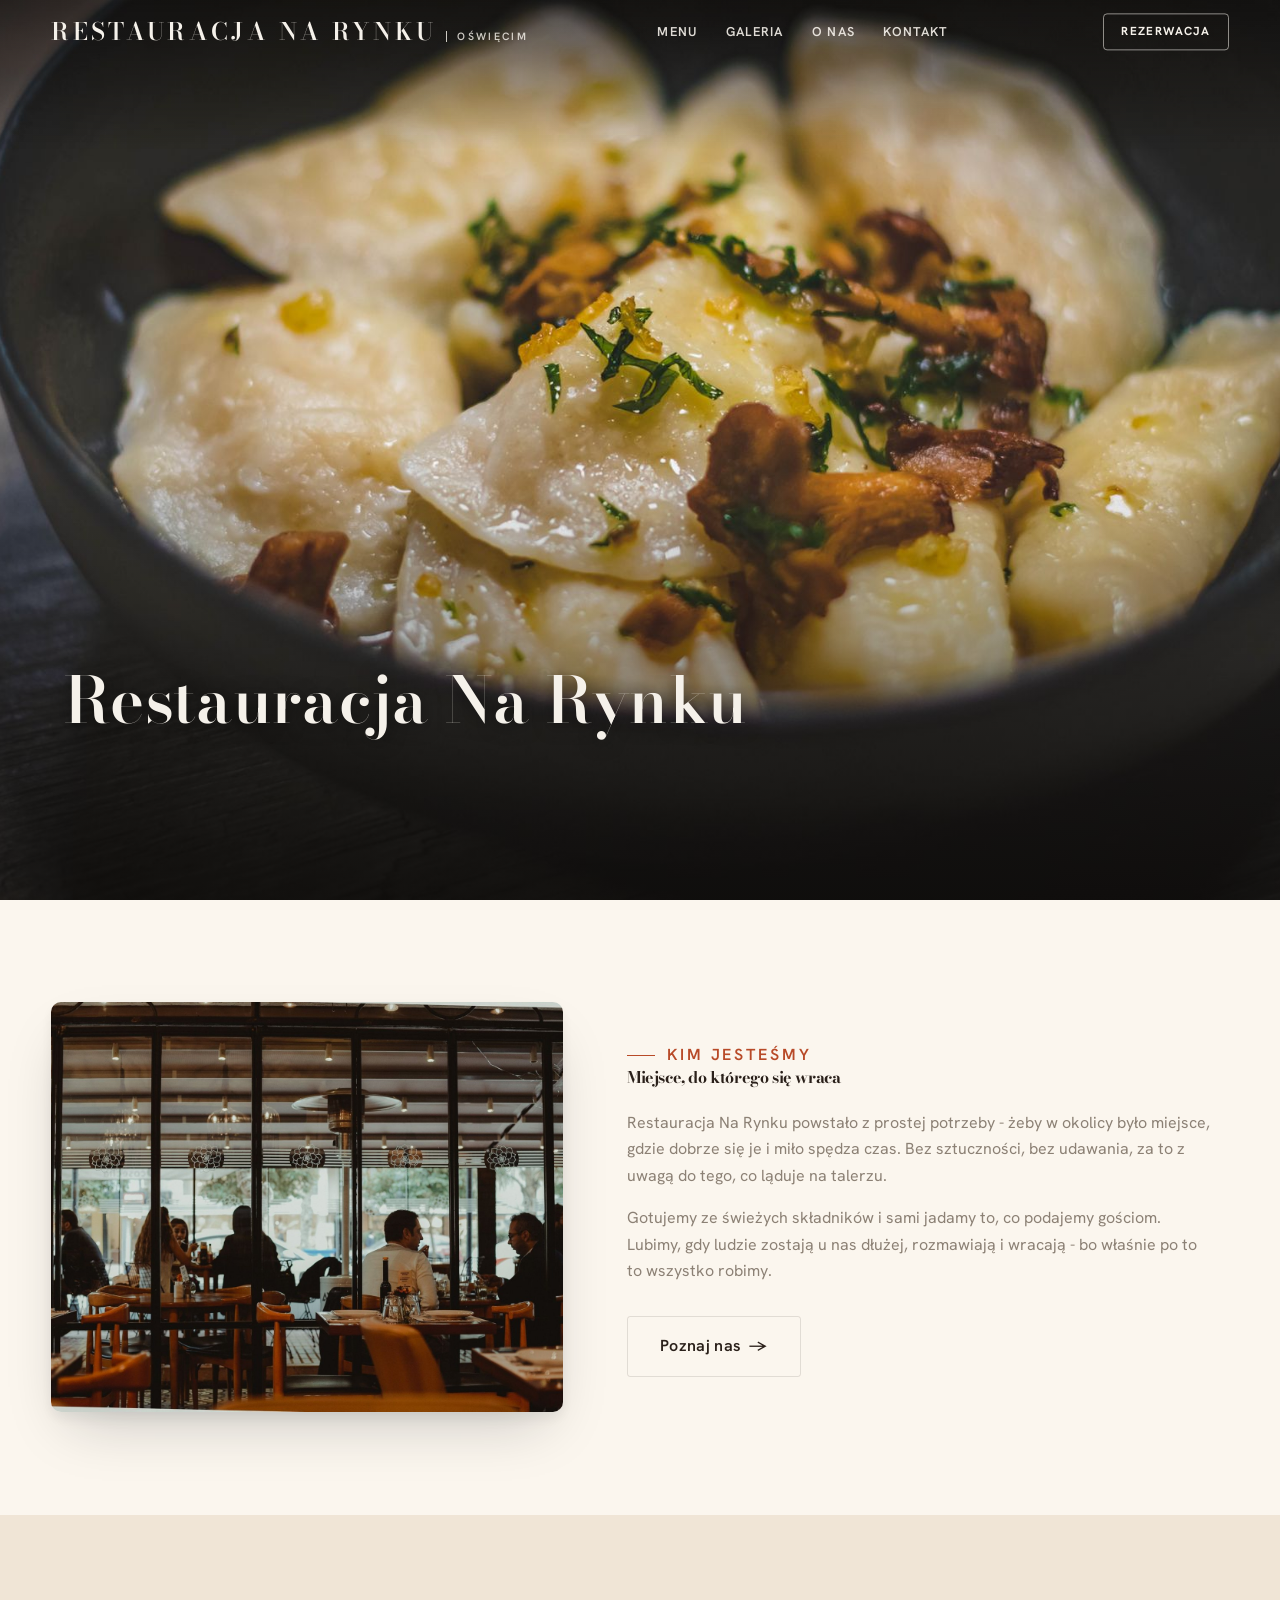
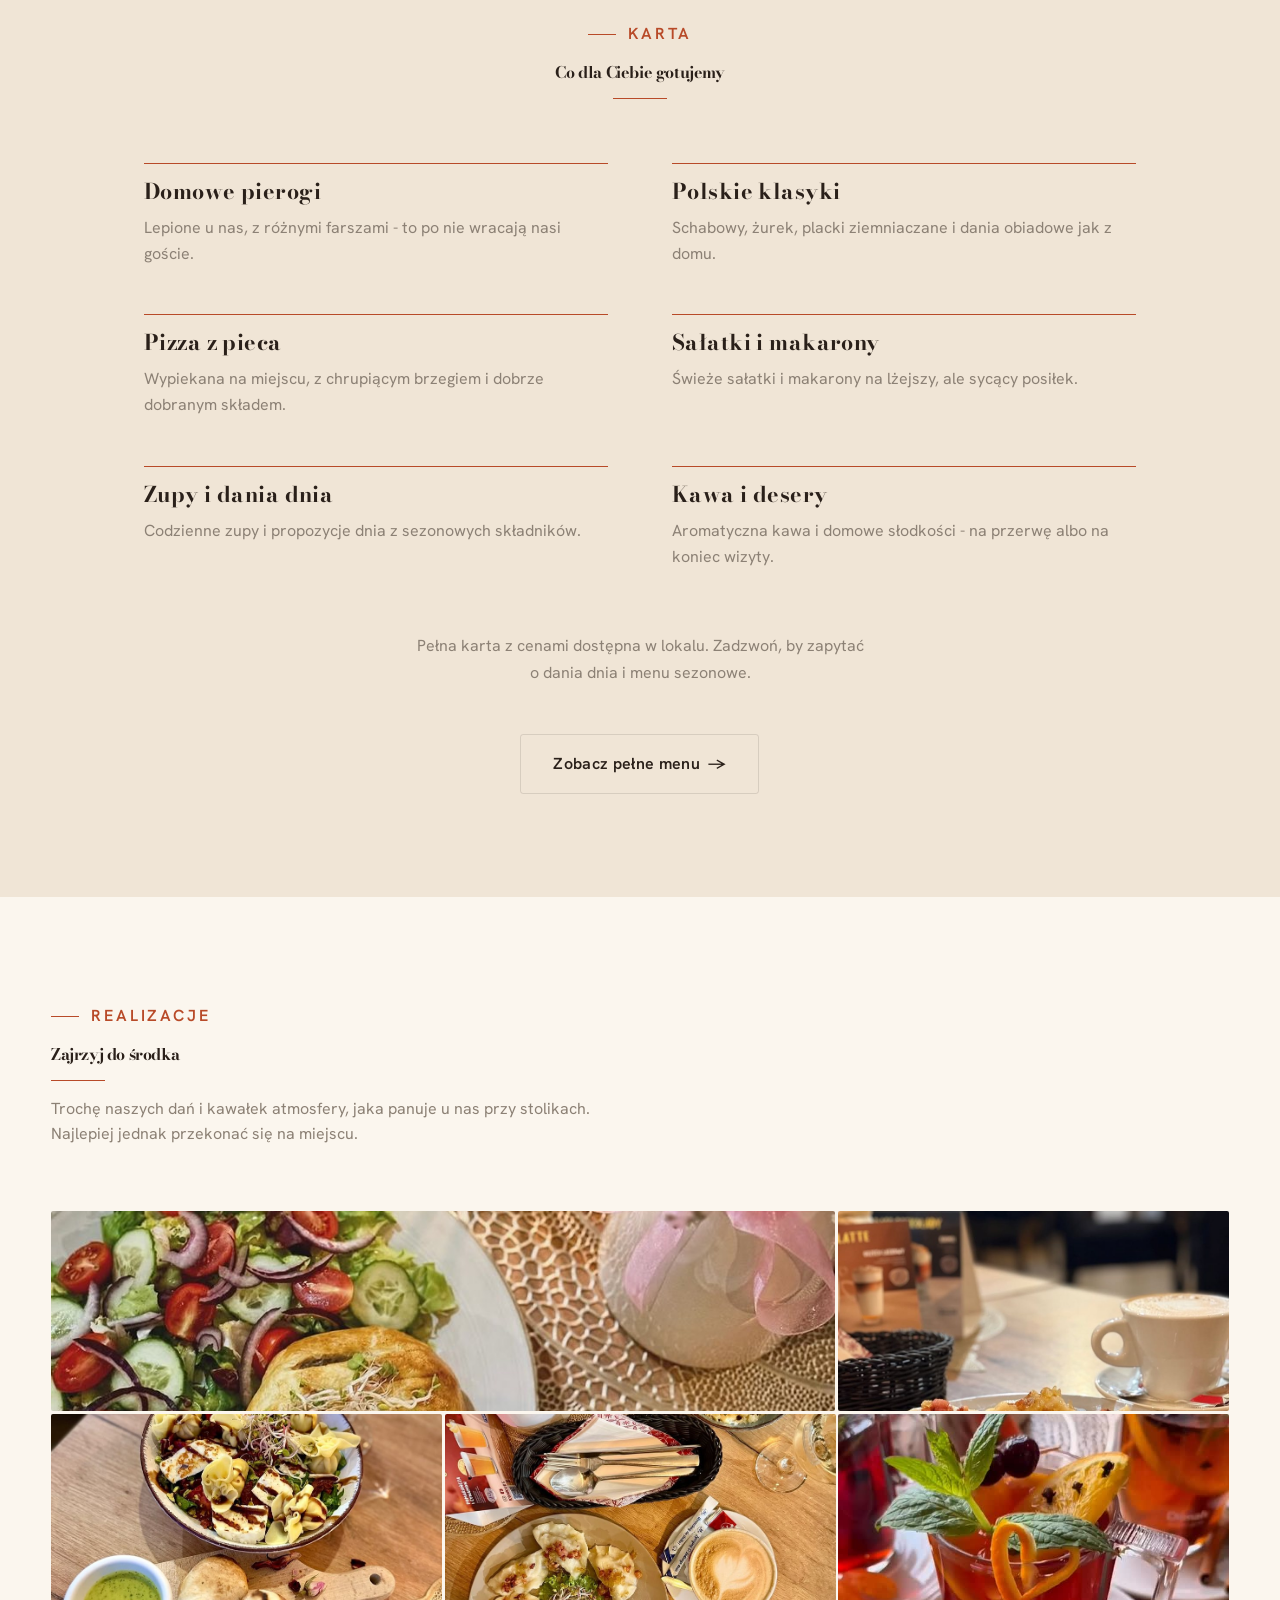
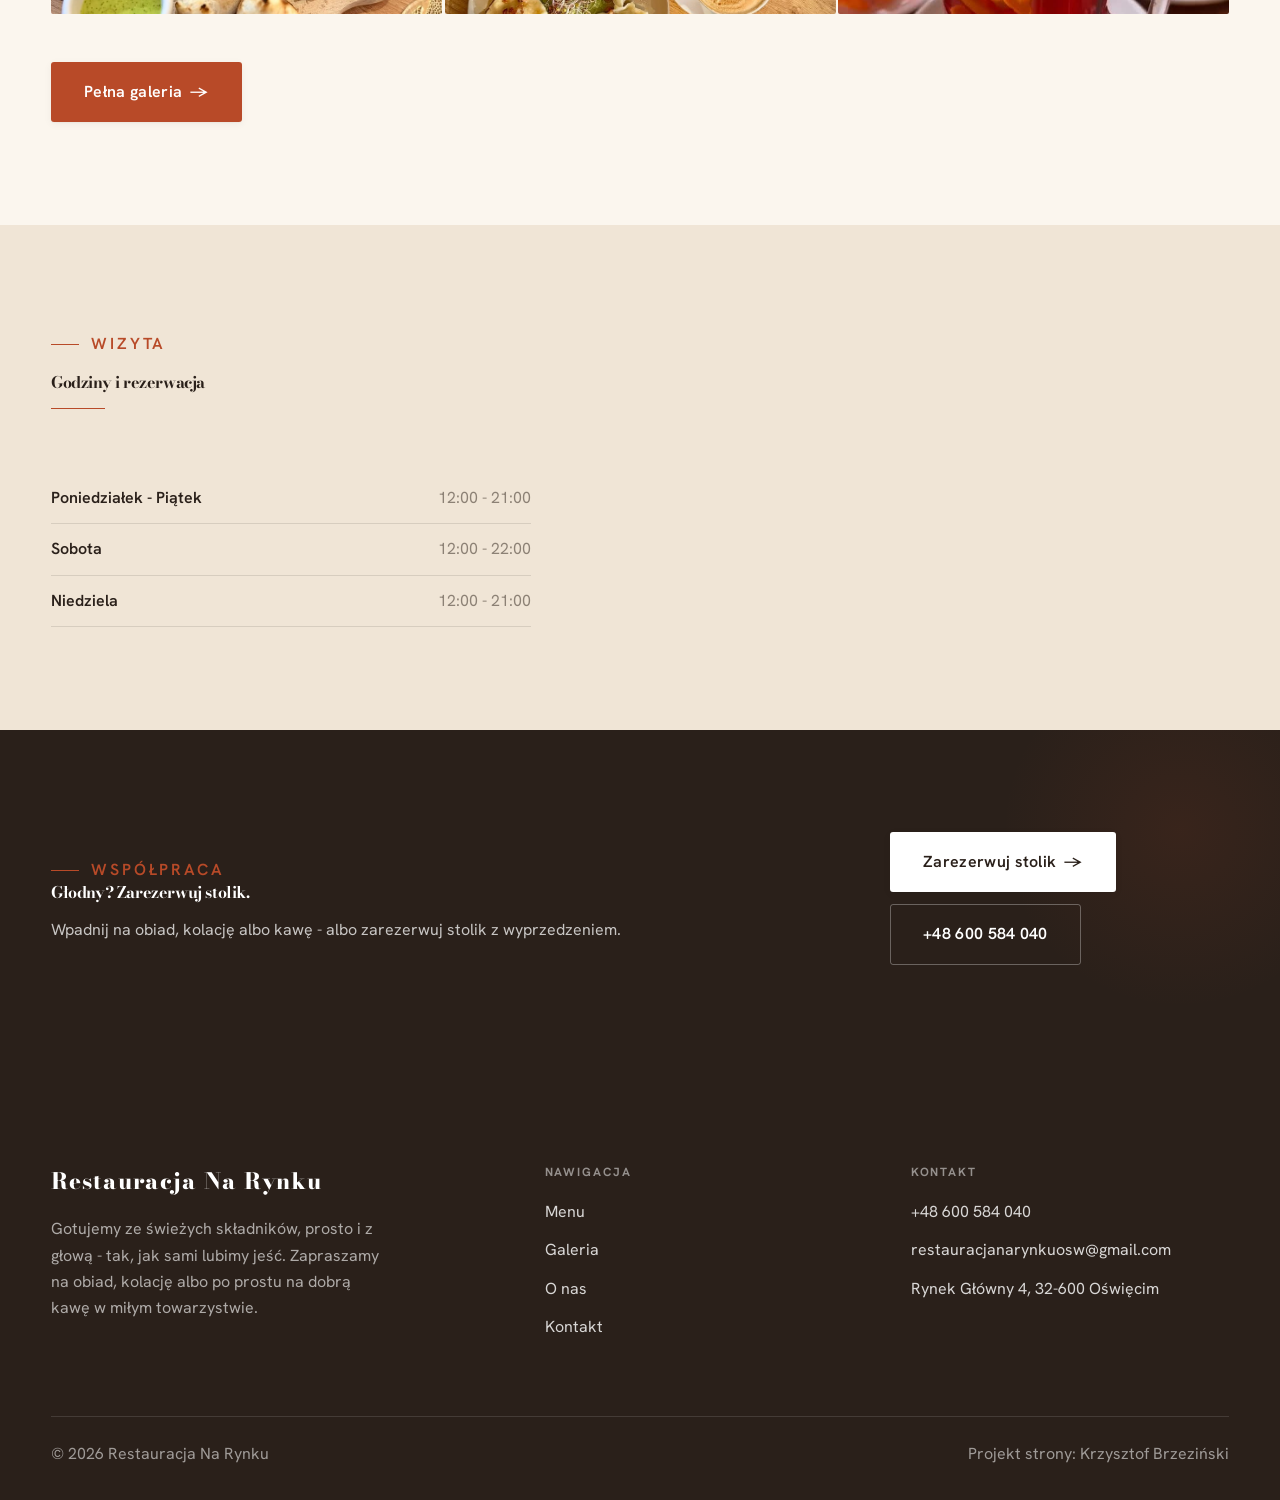
==== commit 7abe2ec0: "Hero: kawa (g7) -> pierogi (g9), bardziej pod restauracje" ====
--- a/index.html
+++ b/index.html
@@ -27,7 +27,7 @@
 </header>
 
 <section class="hero-gastro">
-  <img class="hg-bg" src="img/g7.jpg" alt="Restauracja Na Rynku">
+  <img class="hg-bg" src="img/g9.jpg" alt="Restauracja Na Rynku - danie">
   <div class="hg-veil"></div>
   <p class="hg-tagline">Restauracja Na Rynku</p>
 </section>
